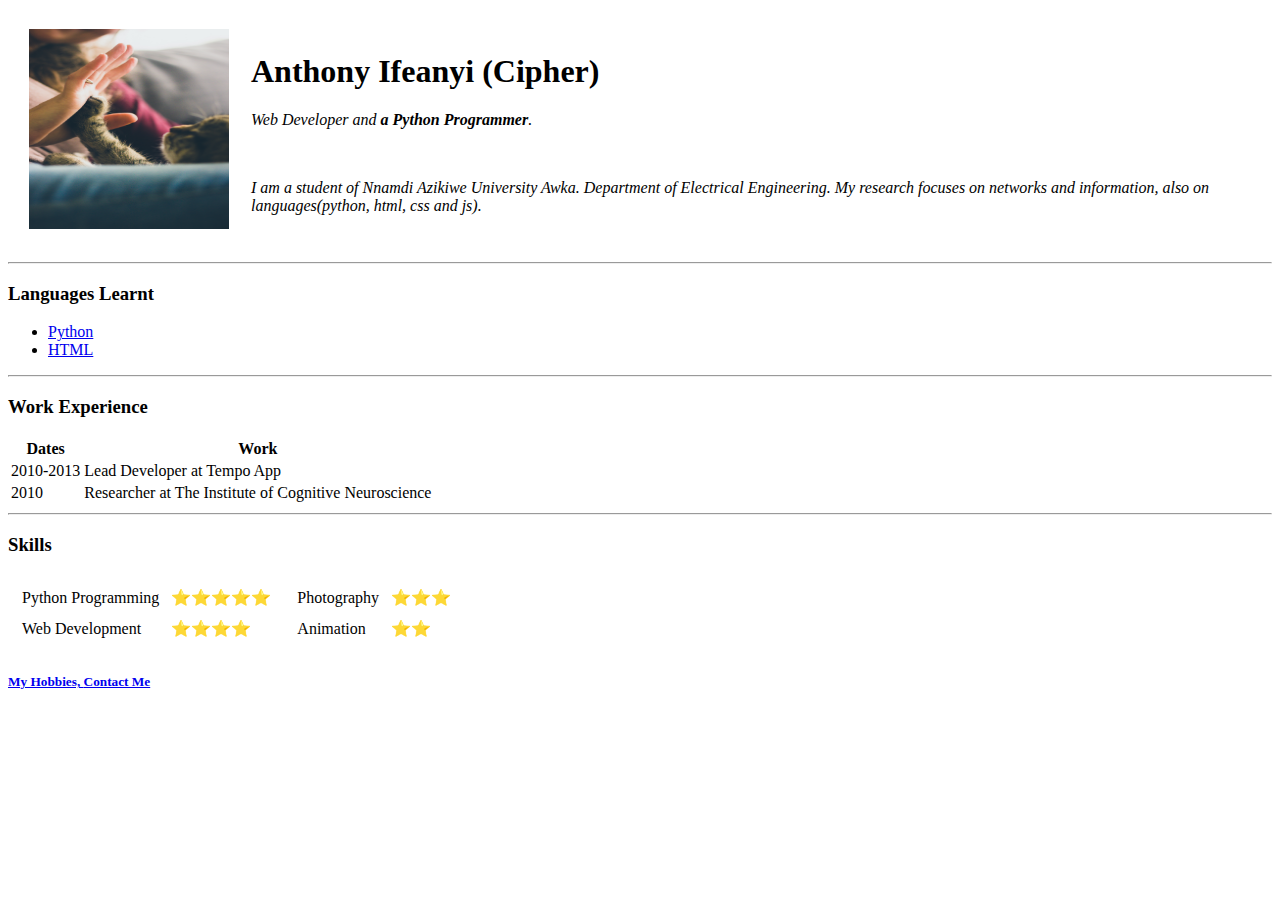
==== index.html @ 3f28628a "Add initial CV website files" ====
<!DOCTYPE html>
<html lang="en">
<head>
    <meta charset="UTF-8">
    <title>Cipher's Personal site</title>
</head>
<body>
<table cellspacing="20">
    <tr>
        <td><img src="jonas-vincent-xulIYVIbYIc-unsplash.jpg" alt="Natural" width="200" height="200"></td>
        <td><h1>Anthony Ifeanyi (Cipher)</h1>
<p><em>Web Developer and <strong>a Python Programmer</strong>.</em></p>
<br>
<p><em>I am a student of Nnamdi Azikiwe University Awka. Department of Electrical Engineering. My research focuses
on networks and information, also on languages(python, html, css and js). </em></p></td>
    </tr>
</table>

<hr>
<h3>Languages Learnt</h3>
<ul>
    <li><a href="https://www.w3schools.com/python/default.asp">Python</a></li>
    <li><a href="https://www.w3schools.com/html/default.asp">HTML</a></li>
</ul>
<hr>
<h3>Work Experience</h3>
<table>
    <tr>
        <th>Dates</th>
        <th>Work</th>
    </tr>
    <tr>
        <td>2010-2013</td>
        <td>Lead Developer at Tempo App</td>
    </tr>
    <tr>
        <td>2010</td>
        <td>Researcher at The Institute of Cognitive Neuroscience</td>
    </tr>
</table>
<hr>
<h3>Skills</h3>
<table>
    <tr>
        <td>
            <table cellspacing="10">
                <tr>
                    <td>Python Programming</td>
                    <td>⭐⭐⭐⭐⭐</td>
                </tr>
                <tr>
                    <td>Web Development</td>
                    <td>⭐⭐⭐⭐</td>
                </tr>
            </table>
        </td>
        <td>
           <table cellspacing="10">
               <tr>
                    <td>Photography</td>
                    <td>⭐⭐⭐</td>
               </tr>
                <tr>
                    <td>Animation</td>
                    <td>⭐⭐</td>
                </tr>
            </table>
        </td>
    </tr>
</table>


<h5><a href="hobbies.html">My Hobbies, </a><a href="contact.html">Contact Me</a></h5>

</body>
</html>
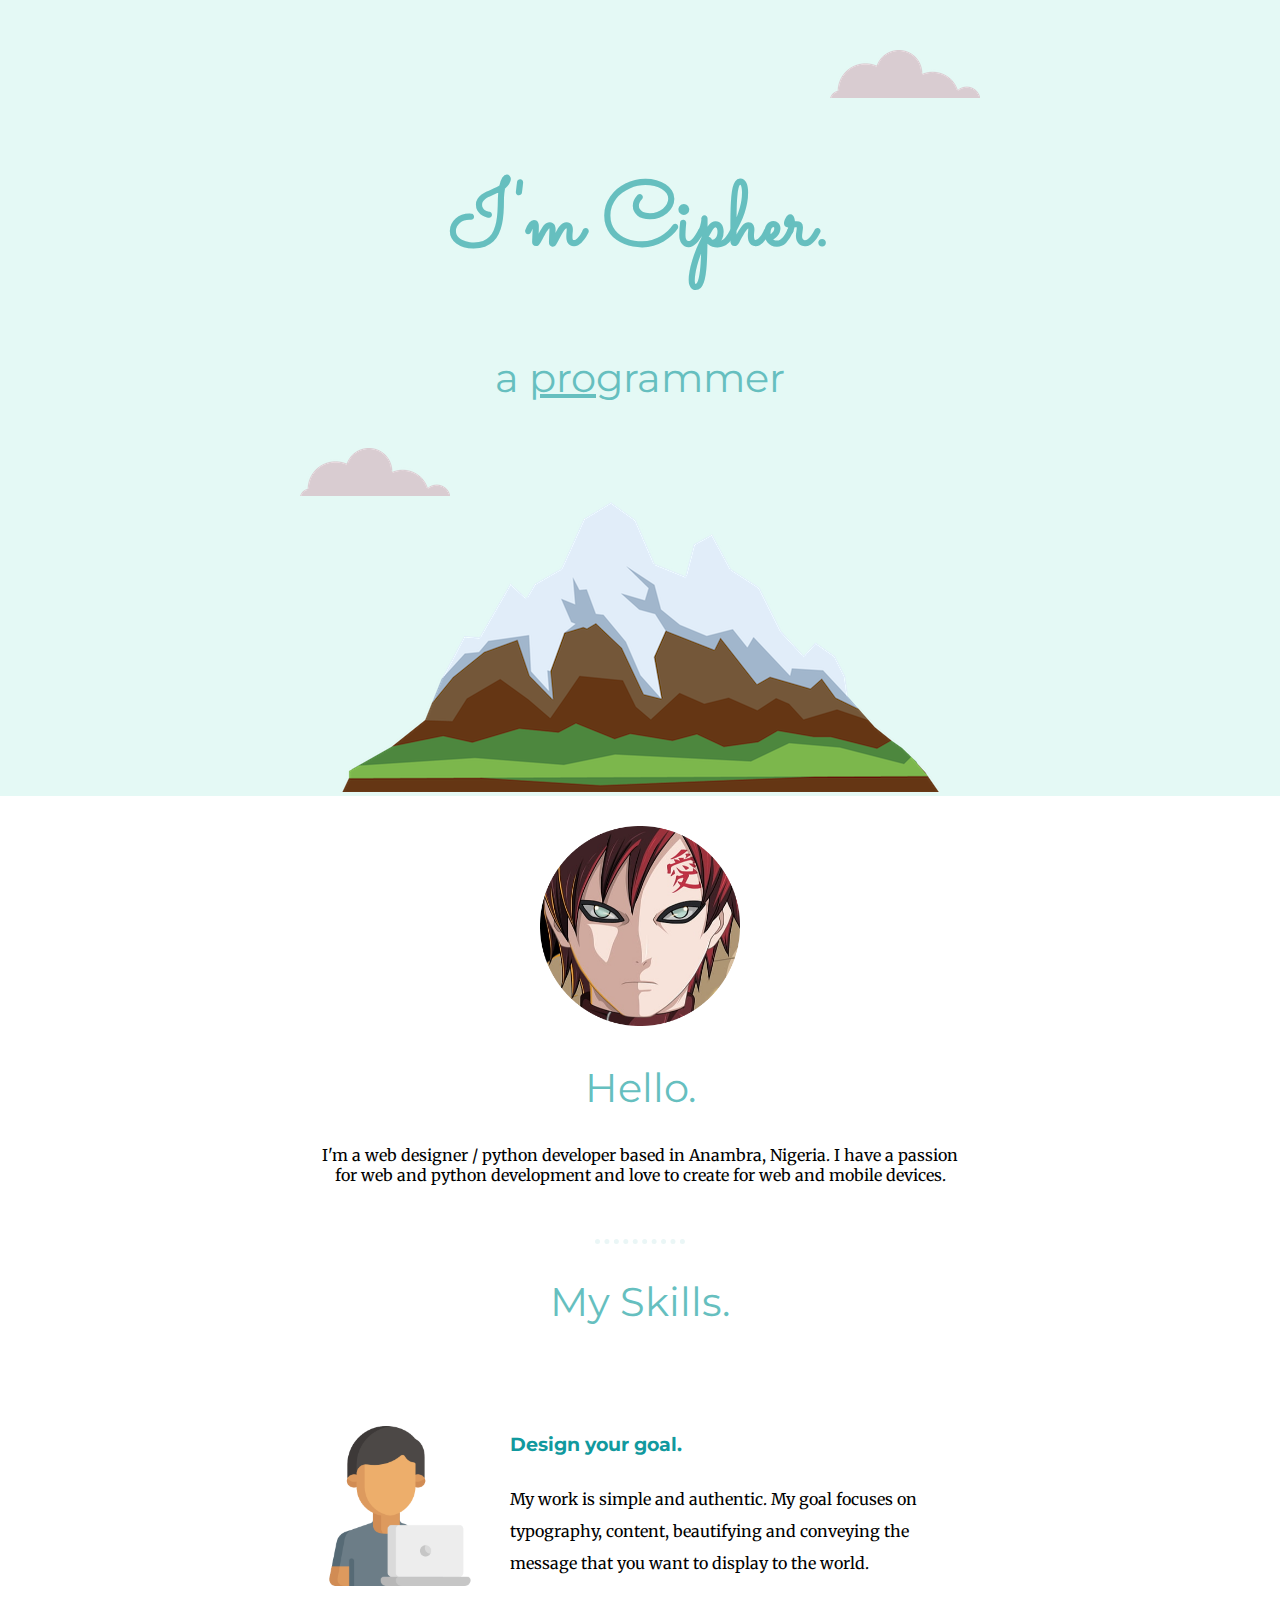
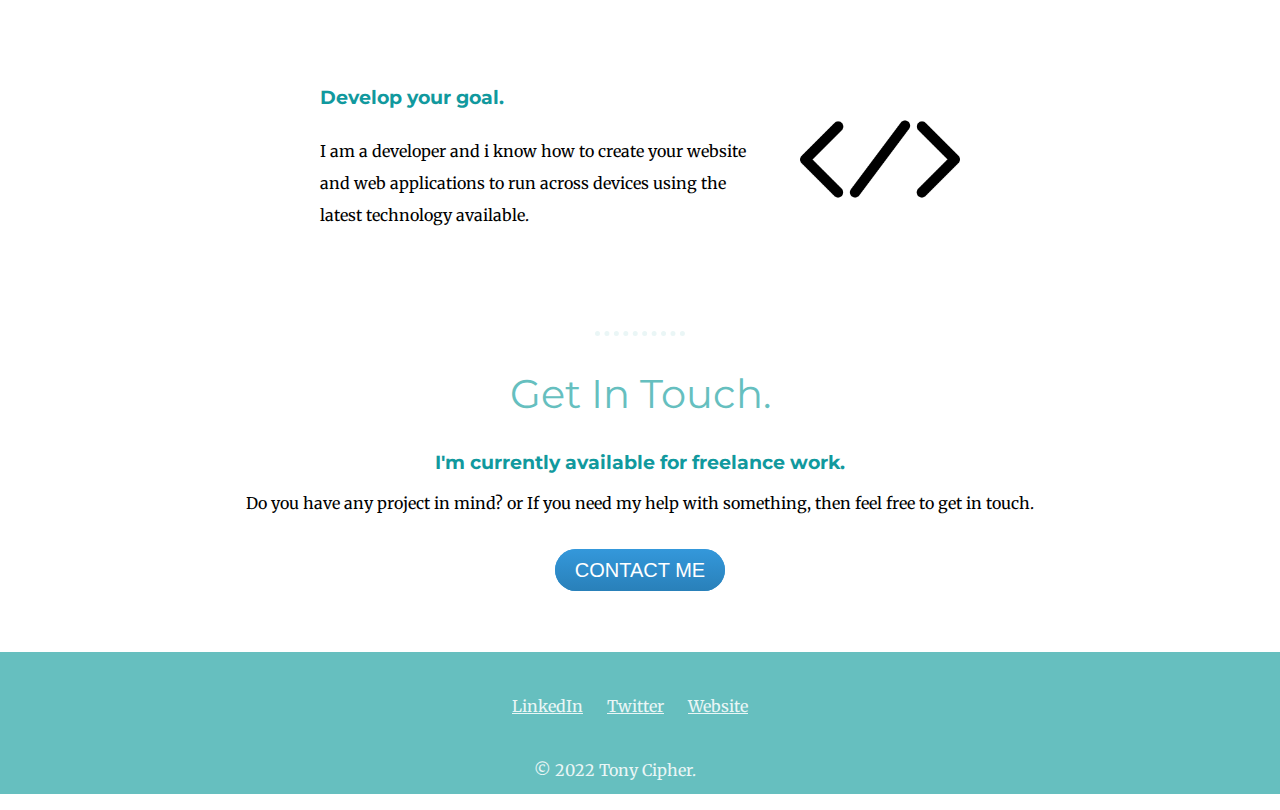
==== commit ddef1112: "Add files via upload" ====
--- a/index.html
+++ b/index.html
@@ -2,75 +2,57 @@
 <html lang="en">
 <head>
     <meta charset="UTF-8">
-    <title>Cipher's Personal site</title>
+    <title>CIPHER</title>
+    <link rel="stylesheet" href="CSS/styles.css">
+    <link rel="icon" href="favicon.ico">
+    <link rel="preconnect" href="https://fonts.googleapis.com">
+<link rel="preconnect" href="https://fonts.gstatic.com" crossorigin>
+<link href="https://fonts.googleapis.com/css2?family=Merriweather&family=Montserrat&family=Sacramento&display=swap" rel="stylesheet">
 </head>
 <body>
-<table cellspacing="20">
-    <tr>
-        <td><img src="jonas-vincent-xulIYVIbYIc-unsplash.jpg" alt="Natural" width="200" height="200"></td>
-        <td><h1>Anthony Ifeanyi (Cipher)</h1>
-<p><em>Web Developer and <strong>a Python Programmer</strong>.</em></p>
-<br>
-<p><em>I am a student of Nnamdi Azikiwe University Awka. Department of Electrical Engineering. My research focuses
-on networks and information, also on languages(python, html, css and js). </em></p></td>
-    </tr>
-</table>
-
-<hr>
-<h3>Languages Learnt</h3>
-<ul>
-    <li><a href="https://www.w3schools.com/python/default.asp">Python</a></li>
-    <li><a href="https://www.w3schools.com/html/default.asp">HTML</a></li>
-</ul>
-<hr>
-<h3>Work Experience</h3>
-<table>
-    <tr>
-        <th>Dates</th>
-        <th>Work</th>
-    </tr>
-    <tr>
-        <td>2010-2013</td>
-        <td>Lead Developer at Tempo App</td>
-    </tr>
-    <tr>
-        <td>2010</td>
-        <td>Researcher at The Institute of Cognitive Neuroscience</td>
-    </tr>
-</table>
-<hr>
-<h3>Skills</h3>
-<table>
-    <tr>
-        <td>
-            <table cellspacing="10">
-                <tr>
-                    <td>Python Programming</td>
-                    <td>⭐⭐⭐⭐⭐</td>
-                </tr>
-                <tr>
-                    <td>Web Development</td>
-                    <td>⭐⭐⭐⭐</td>
-                </tr>
-            </table>
-        </td>
-        <td>
-           <table cellspacing="10">
-               <tr>
-                    <td>Photography</td>
-                    <td>⭐⭐⭐</td>
-               </tr>
-                <tr>
-                    <td>Animation</td>
-                    <td>⭐⭐</td>
-                </tr>
-            </table>
-        </td>
-    </tr>
-</table>
-
-
-<h5><a href="hobbies.html">My Hobbies, </a><a href="contact.html">Contact Me</a></h5>
-
+    <div class="top-container">
+        <img class="top-cloud" src="images/cloud.png" alt="cloud-img">
+        <h1>I'm Cipher.</h1>
+        <h2>a <span class="pro">pro</span>grammer</h2>
+        <img class="bottom-cloud" src="images/cloud.png" alt="cloud-img">
+        <img src="images/mountain.png" alt="mountain-img">
+    </div>
+    <div class="middle-container">
+  <div class="profile">
+    <img src="images/gaara.png" alt="profile-img" width="200px;">
+    <h2>Hello.</h2>
+    <p>I'm a web designer / python developer based in Anambra, Nigeria. I have a passion for web and python development
+        and love to create for web and mobile devices.</p>
+  </div>
+  <hr>
+  <div class="skills">
+    <h2>My Skills.</h2>
+    <div class="skill-row">
+      <img class="want" src="images/programmer.png" alt="program-img" width="300px;">
+      <h3>Design your goal.</h3>
+      <p class="want-text">My work is simple and authentic. My goal focuses on typography, content, beautifying and
+          conveying the message that you want to display to the world.</p>
+    </div>
+    <div class="skill-row">
+      <img class="need" src="images/custom-coding.png" alt="html.img" width="300px;">
+      <h3>Develop your goal.</h3>
+      <p class="need-text">I am a developer and i know how to create your website and web applications to run across devices using
+          the latest technology available.</p>
+    </div>
+  </div>
+  <hr>
+  <div class="contact-me">
+    <h2>Get In Touch.</h2>
+    <h3>I'm currently available for freelance work.</h3>
+    <p>Do you have any project in mind? or If you need my help with something, then feel free to get in touch.</p>
+    <a class="btn" href="mailto:cipherangelmadara@gmail.com">CONTACT ME</a>
+  </div>
+</div>
+    <div class="bottom-container">
+  <a class="footer-link" href="https://www.linkedin.com/">LinkedIn</a>
+  <a class="footer-link" href="https://twitter.com/">Twitter</a>
+  <a class="footer-link" href="https://www.appbrewery.co/">Website</a>
+  <p>© 2022 Tony Cipher.</p>
+</div>
 </body>
-</html>+</html>
--- a/CSS/styles.css
+++ b/CSS/styles.css
@@ -0,0 +1,133 @@
+h1 {
+    font-size: 5.625rem;
+    margin-top: 50px auto 0 auto;
+    font-family: sacramento, cursive;
+    color: #66BFBF;
+
+}
+
+h2 {
+    font-family: Montserrat, sans-serif;
+    font-size: 2.5rem;
+    color: #66BFBF;
+    font-weight: normal;
+}
+
+h3 {
+    font-family: Montserrat, sans-serif;
+    color: #11999E
+}
+
+a {
+    color: #11999E
+}
+body {
+    margin: 0;
+    text-align: center;
+    font-family: Merriweather, serif;
+    color: 40514E
+
+}
+
+.top-container {
+    position: relative;
+    padding-top: 100px;
+    background-color: #E4F9F5;
+}
+
+.bottom-container {
+    background-color: #66BFBF;
+    margin-top: 70px;
+    line-height: 3;
+    padding-top: 30px;
+
+}
+
+.pro {
+    text-decoration: underline;
+    font-size: 2.5rem;
+}
+
+.bottom-cloud {
+    position: absolute;
+    left: 300px;
+    bottom: 300px;
+}
+
+.top-cloud {
+    position: absolute;
+    right: 300px;
+    top: 50px;
+}
+
+.skill-row {
+    width: 50%;
+    margin: 100px auto;
+    text-align: left;
+    line-height: 2;
+}
+
+.want {
+    width: 25%;
+    float: left;
+    padding-right: 30px;
+}
+.need {
+    width: 25%;
+    float: right;
+    padding-left: 30px;
+}
+
+hr {
+    border-style: dotted none none none;
+    border-width: 5px;
+    border-color: #EAF6F6;
+    width: 7%
+}
+
+.profile {
+    width: 50%;
+    margin: auto;
+    padding: 30px 0;
+}
+
+.bottom-container p {
+    color: #EAF6F6;
+    padding-right: 50px;
+}
+
+.btn {
+  background: #3498db;
+  background-image: -webkit-linear-gradient(top, #3498db, #2980b9);
+  background-image: -moz-linear-gradient(top, #3498db, #2980b9);
+  background-image: -ms-linear-gradient(top, #3498db, #2980b9);
+  background-image: -o-linear-gradient(top, #3498db, #2980b9);
+  background-image: linear-gradient(to bottom, #3498db, #2980b9);
+  -webkit-border-radius: 28;
+  -moz-border-radius: 28;
+  border-radius: 28px;
+  font-family: Arial;
+  color: #ffffff;
+  font-size: 20px;
+  padding: 10px 20px 10px 20px;
+  text-decoration: none;
+}
+
+.btn:hover {
+  background: #3cb0fd;
+  background-image: -webkit-linear-gradient(top, #3cb0fd, #3498db);
+  background-image: -moz-linear-gradient(top, #3cb0fd, #3498db);
+  background-image: -ms-linear-gradient(top, #3cb0fd, #3498db);
+  background-image: -o-linear-gradient(top, #3cb0fd, #3498db);
+  background-image: linear-gradient(to bottom, #3cb0fd, #3498db);
+  text-decoration: none;
+}
+
+.contact-me p {
+    padding-bottom: 30px;
+}
+
+.footer-link {
+    padding-right: 20px;
+    color: #EAF6F6;
+}